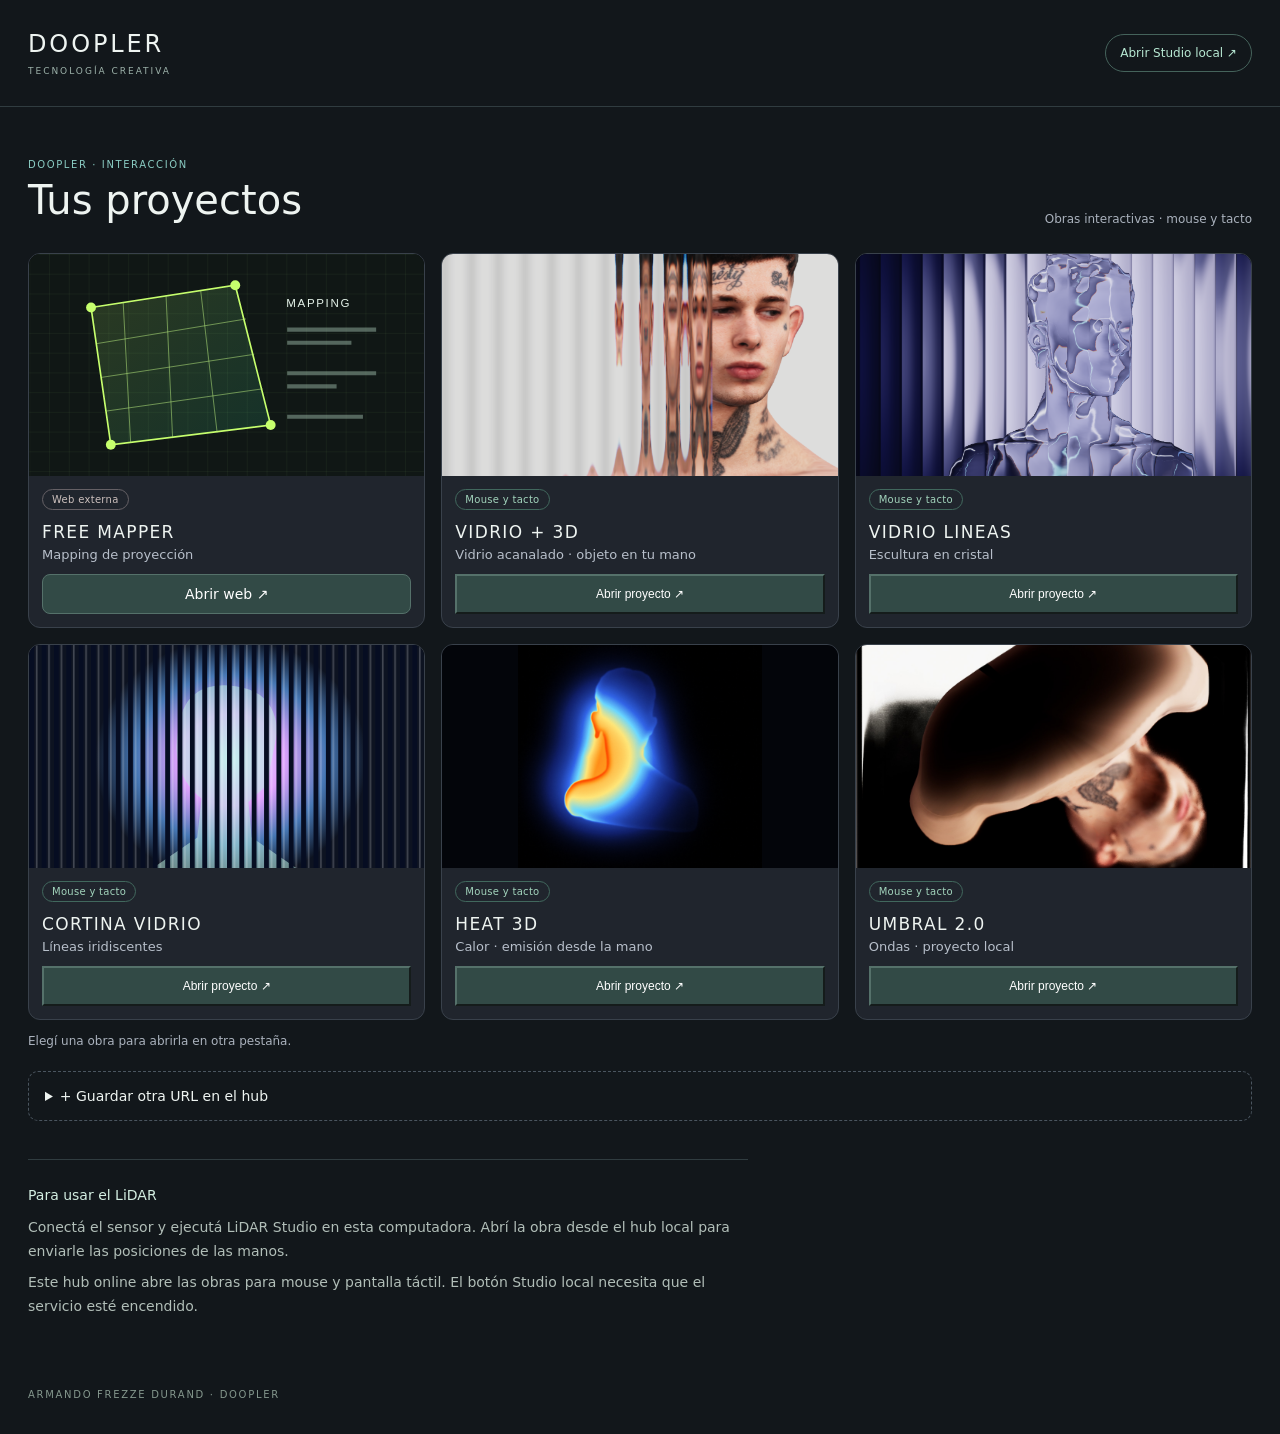
==== index.html @ 7781b35a "Publish DOOPLER interactive project hub" ====
<!doctype html><html lang="es"><head><meta charset="utf-8"><meta name="viewport" content="width=device-width,initial-scale=1"><meta name="theme-color" content="#12171b"><title>DOOPLER · Proyectos interactivos</title><link rel="stylesheet" href="project-hub.css"><link rel="stylesheet" href="online.css"></head><body><header class="online-header"><a class="online-brand" href="./">DOOPLER <span>TECNOLOGÍA CREATIVA</span></a><a class="local-link" href="http://127.0.0.1:8767/" target="lidar-studio" rel="noopener">Abrir Studio local ↗</a></header><main id="projectLauncher"><section id="catalog" aria-label="Proyectos interactivos"></section><aside class="online-help"><strong>Para usar el LiDAR</strong><p>Conectá el sensor y ejecutá LiDAR Studio en esta computadora. Abrí la obra desde el hub local para enviarle las posiciones de las manos.</p><p>Este hub online abre las obras para mouse y pantalla táctil. El botón Studio local necesita que el servicio esté encendido.</p></aside></main><footer class="online-footer">ARMANDO FREZZE DURAND · DOOPLER</footer><script type="module" src="online.mjs"></script></body></html>
---- project-hub.css ----
#projectLauncher{width:min(960px,94vw)!important;padding:28px!important}
.hub-heading{display:flex;align-items:end;justify-content:space-between;gap:16px;margin:22px 0 18px}.hub-heading small{font-size:10px;letter-spacing:.16em;color:#8accc3}.hub-heading h2{font-weight:500;font-size:32px;margin:6px 0}.hub-heading>span,.hub-note{font-size:12px;color:#aab2bd;line-height:1.6}.project-grid{display:grid;grid-template-columns:repeat(2,minmax(0,1fr));gap:16px}.project-card{background:#20252d;border:1px solid #39414b;border-radius:12px;overflow:hidden;transition:border-color .2s}.project-card.selected{border-color:#8ae4d2}.project-card>img{width:100%;aspect-ratio:16/9;object-fit:cover;display:block}.project-card-body{padding:17px}.project-card h3{font-size:20px;font-weight:500;letter-spacing:.08em;margin:12px 0 5px}.project-card p{margin:0 0 12px;color:#b7bfca;font-size:13px}.project-badge{display:inline-block;border:1px solid #656065;border-radius:20px;padding:4px 9px;color:#ccc0bd;font-size:10px;letter-spacing:.03em}.project-badge.ready{border-color:#41685d;color:#a2d4bc}#projectLauncher .project-card button{background:#324a46;border-color:#55716a;width:100%;padding:11px;margin:0}#projectLauncher .project-card button:disabled{background:#292d34;border-color:#424650;color:#999;cursor:default}#projectLauncher .project-card .hub-remove{background:transparent;border:0;color:#aaa;font-size:11px;padding:7px;margin-top:7px}.hub-add{margin:20px 0;padding:16px;border:1px dashed #4a555f;border-radius:10px}.hub-add summary{cursor:pointer}.hub-add input{display:block;box-sizing:border-box;width:100%;padding:10px;margin-top:6px;background:#252b33;border:1px solid #59616a;border-radius:7px;color:inherit}.hub-feedback{color:#a2d4bc}.project-open-heading{margin:24px 0 0;font-weight:500;font-size:20px}@media(min-width:1000px){.project-grid{grid-template-columns:repeat(3,minmax(0,1fr))}.project-card-body{padding:13px}.project-card h3{font-size:17px}#projectLauncher .project-card button{font-size:12px}}@media(max-width:540px){#projectLauncher{padding:18px!important;box-sizing:border-box}.hub-heading{display:block}.hub-heading>span{display:block}.project-grid{grid-template-columns:1fr}.project-card>img{aspect-ratio:2/1}}

.project-card-media{aspect-ratio:16/9;overflow:hidden;background:#03050a}.project-card-media img{display:block;width:100%;height:100%;object-fit:cover}.project-card-media .crop-lines{transform:scale(1.45);transform-origin:62% 42%}.project-card-media .crop-glass{transform:scale(1.65);transform-origin:76% 44%}

#projectLauncher .project-external{display:block;box-sizing:border-box;width:100%;padding:11px;text-align:center;text-decoration:none;border:1px solid #55716a;border-radius:8px;background:#324a46;color:#fff;font:inherit}#projectLauncher .project-external:hover{background:#3f5b55}
---- online.css ----
*{box-sizing:border-box}html{color-scheme:dark}body{margin:0;background:#12171b;color:#eef4f1;font:14px system-ui,-apple-system,sans-serif}.online-header{max-width:1280px;margin:auto;padding:30px 28px;display:flex;align-items:center;justify-content:space-between;gap:24px;border-bottom:1px solid #303c40}.online-brand{font-size:24px;letter-spacing:.12em;color:inherit;text-decoration:none}.online-brand span{display:block;font-size:9px;letter-spacing:.22em;margin-top:8px;color:#9db2aa}.local-link{font-size:12px;color:#b7e8d3;text-decoration:none;border:1px solid #45635b;padding:11px 14px;border-radius:24px}#projectLauncher{width:auto!important;max-width:1280px;margin:0 auto;padding:26px 28px 42px!important;background:transparent}#projectLauncher .hub-heading{margin-bottom:24px}#projectLauncher .hub-heading h2{font-size:40px}#projectLauncher .project-grid{grid-template-columns:repeat(3,minmax(0,1fr))}.project-card-media{height:auto}.project-card button{cursor:pointer}.project-card .hub-remove{color:#b1bbb7!important}.hub-add button{padding:10px 14px;border-radius:8px;border:1px solid #55716a;background:#324a46;color:#fff;cursor:pointer}.online-help{max-width:720px;line-height:1.7;color:#b1beb8;margin-top:38px;padding-top:24px;border-top:1px solid #303c40}.online-help strong{font-weight:500;color:#d3eee1}.online-help p{margin:8px 0}.online-footer{max-width:1280px;margin:auto;padding:20px 28px 34px;color:#84978d;font-size:10px;letter-spacing:.17em}@media(max-width:850px){#projectLauncher .project-grid{grid-template-columns:repeat(2,minmax(0,1fr))}}@media(max-width:540px){.online-header{align-items:start;padding:22px 18px}.online-brand{font-size:19px}.local-link{font-size:11px;padding:9px 11px}#projectLauncher{padding:16px 18px!important}#projectLauncher .project-grid{grid-template-columns:1fr}#projectLauncher .hub-heading h2{font-size:32px}}
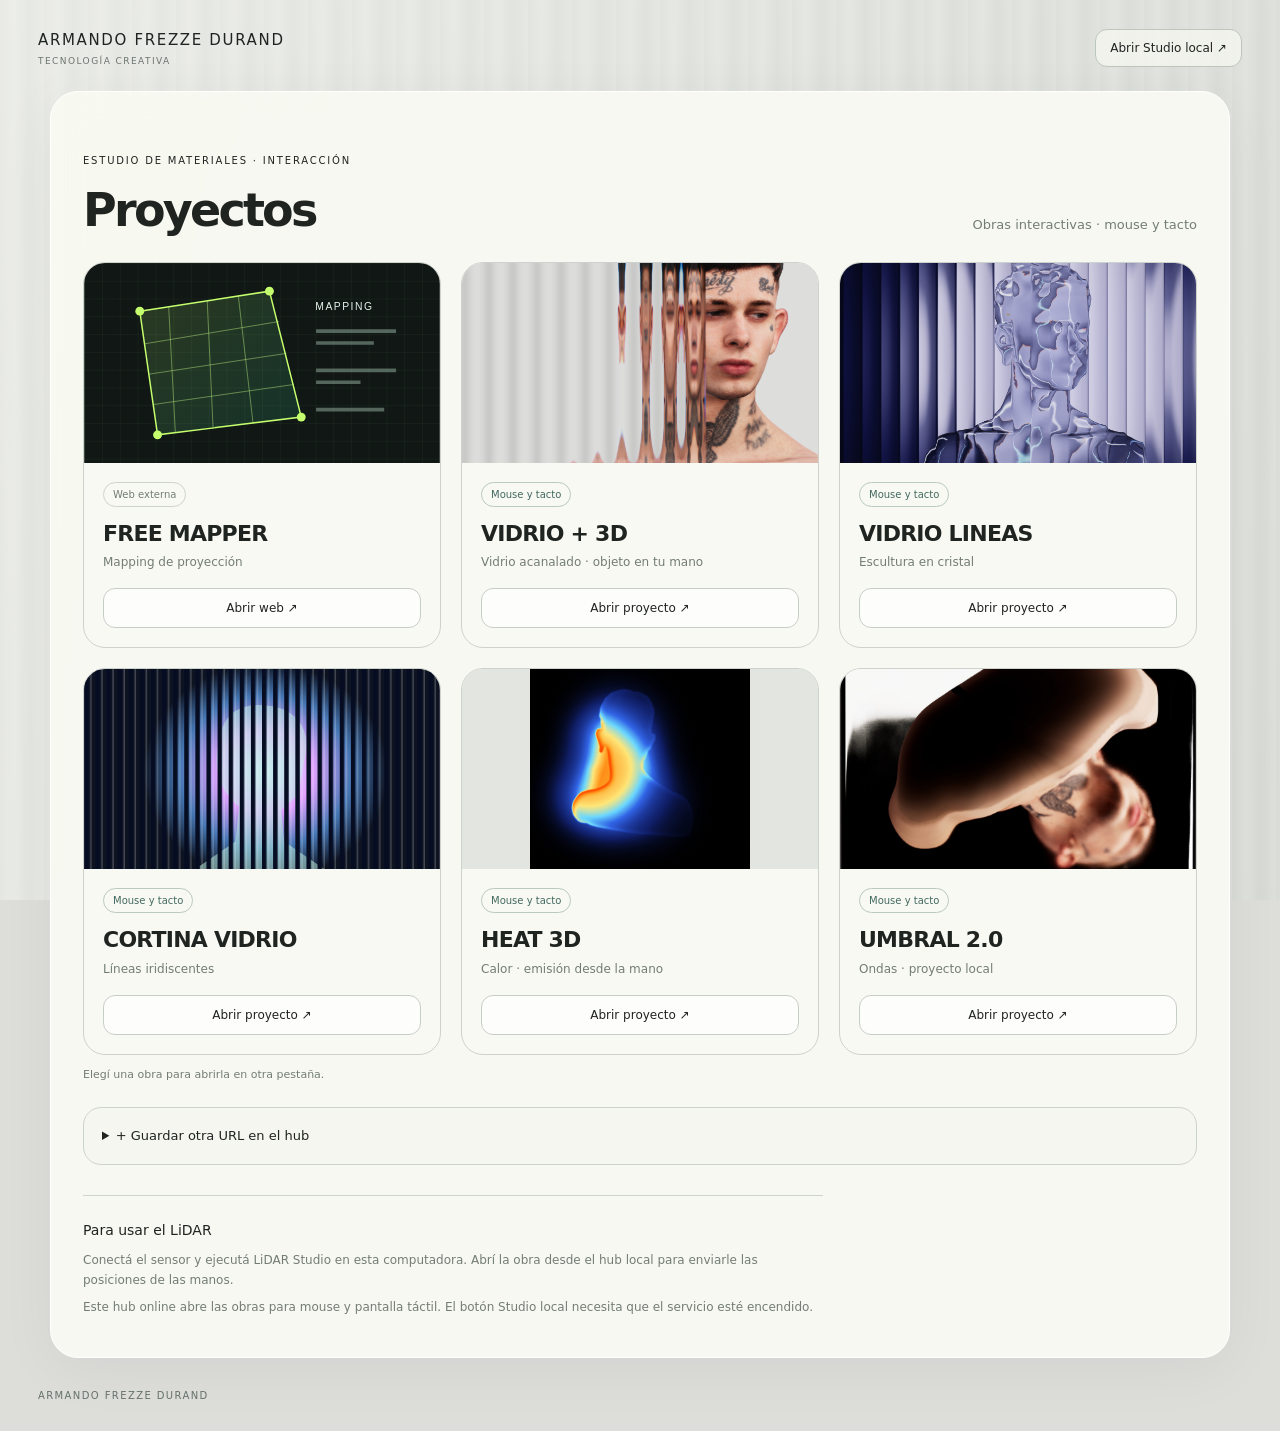
==== commit a3840bd4: "Apply light rounded hub design and artist branding" ====
--- a/index.html
+++ b/index.html
@@ -1 +1 @@
-<!doctype html><html lang="es"><head><meta charset="utf-8"><meta name="viewport" content="width=device-width,initial-scale=1"><meta name="theme-color" content="#12171b"><title>DOOPLER · Proyectos interactivos</title><link rel="stylesheet" href="project-hub.css"><link rel="stylesheet" href="online.css"></head><body><header class="online-header"><a class="online-brand" href="./">DOOPLER <span>TECNOLOGÍA CREATIVA</span></a><a class="local-link" href="http://127.0.0.1:8767/" target="lidar-studio" rel="noopener">Abrir Studio local ↗</a></header><main id="projectLauncher"><section id="catalog" aria-label="Proyectos interactivos"></section><aside class="online-help"><strong>Para usar el LiDAR</strong><p>Conectá el sensor y ejecutá LiDAR Studio en esta computadora. Abrí la obra desde el hub local para enviarle las posiciones de las manos.</p><p>Este hub online abre las obras para mouse y pantalla táctil. El botón Studio local necesita que el servicio esté encendido.</p></aside></main><footer class="online-footer">ARMANDO FREZZE DURAND · DOOPLER</footer><script type="module" src="online.mjs"></script></body></html>
+<!doctype html><html lang="es"><head><meta charset="utf-8"><meta name="viewport" content="width=device-width,initial-scale=1"><meta name="theme-color" content="#ddddda"><title>ARMANDO FREZZE DURAND · Proyectos interactivos</title><link rel="stylesheet" href="project-hub.css?v=2"><link rel="stylesheet" href="online.css?v=2"></head><body><header class="online-header"><a class="online-brand" href="./">ARMANDO FREZZE DURAND <span>TECNOLOGÍA CREATIVA</span></a><a class="local-link" href="http://127.0.0.1:8767/" target="lidar-studio" rel="noopener">Abrir Studio local ↗</a></header><main id="projectLauncher"><section id="catalog" aria-label="Proyectos interactivos"></section><aside class="online-help"><strong>Para usar el LiDAR</strong><p>Conectá el sensor y ejecutá LiDAR Studio en esta computadora. Abrí la obra desde el hub local para enviarle las posiciones de las manos.</p><p>Este hub online abre las obras para mouse y pantalla táctil. El botón Studio local necesita que el servicio esté encendido.</p></aside></main><footer class="online-footer">ARMANDO FREZZE DURAND</footer><script type="module" src="online.mjs?v=2"></script></body></html>
--- a/project-hub.css
+++ b/project-hub.css
@@ -1,6 +1,8 @@
-#projectLauncher{width:min(960px,94vw)!important;padding:28px!important}
-.hub-heading{display:flex;align-items:end;justify-content:space-between;gap:16px;margin:22px 0 18px}.hub-heading small{font-size:10px;letter-spacing:.16em;color:#8accc3}.hub-heading h2{font-weight:500;font-size:32px;margin:6px 0}.hub-heading>span,.hub-note{font-size:12px;color:#aab2bd;line-height:1.6}.project-grid{display:grid;grid-template-columns:repeat(2,minmax(0,1fr));gap:16px}.project-card{background:#20252d;border:1px solid #39414b;border-radius:12px;overflow:hidden;transition:border-color .2s}.project-card.selected{border-color:#8ae4d2}.project-card>img{width:100%;aspect-ratio:16/9;object-fit:cover;display:block}.project-card-body{padding:17px}.project-card h3{font-size:20px;font-weight:500;letter-spacing:.08em;margin:12px 0 5px}.project-card p{margin:0 0 12px;color:#b7bfca;font-size:13px}.project-badge{display:inline-block;border:1px solid #656065;border-radius:20px;padding:4px 9px;color:#ccc0bd;font-size:10px;letter-spacing:.03em}.project-badge.ready{border-color:#41685d;color:#a2d4bc}#projectLauncher .project-card button{background:#324a46;border-color:#55716a;width:100%;padding:11px;margin:0}#projectLauncher .project-card button:disabled{background:#292d34;border-color:#424650;color:#999;cursor:default}#projectLauncher .project-card .hub-remove{background:transparent;border:0;color:#aaa;font-size:11px;padding:7px;margin-top:7px}.hub-add{margin:20px 0;padding:16px;border:1px dashed #4a555f;border-radius:10px}.hub-add summary{cursor:pointer}.hub-add input{display:block;box-sizing:border-box;width:100%;padding:10px;margin-top:6px;background:#252b33;border:1px solid #59616a;border-radius:7px;color:inherit}.hub-feedback{color:#a2d4bc}.project-open-heading{margin:24px 0 0;font-weight:500;font-size:20px}@media(min-width:1000px){.project-grid{grid-template-columns:repeat(3,minmax(0,1fr))}.project-card-body{padding:13px}.project-card h3{font-size:17px}#projectLauncher .project-card button{font-size:12px}}@media(max-width:540px){#projectLauncher{padding:18px!important;box-sizing:border-box}.hub-heading{display:block}.hub-heading>span{display:block}.project-grid{grid-template-columns:1fr}.project-card>img{aspect-ratio:2/1}}
-
-.project-card-media{aspect-ratio:16/9;overflow:hidden;background:#03050a}.project-card-media img{display:block;width:100%;height:100%;object-fit:cover}.project-card-media .crop-lines{transform:scale(1.45);transform-origin:62% 42%}.project-card-media .crop-glass{transform:scale(1.65);transform-origin:76% 44%}
-
-#projectLauncher .project-external{display:block;box-sizing:border-box;width:100%;padding:11px;text-align:center;text-decoration:none;border:1px solid #55716a;border-radius:8px;background:#324a46;color:#fff;font:inherit}#projectLauncher .project-external:hover{background:#3f5b55}
+#projectLauncher{--hub-ink:#202421;--hub-muted:#737d76;--hub-accent:#426961;box-sizing:border-box;width:min(1180px,94vw)!important;padding:32px!important;background:#f8f9f2f5!important;color:var(--hub-ink)!important;border:1px solid #fff!important;border-radius:28px!important;font:14px/1.5 system-ui,-apple-system,sans-serif;box-shadow:0 12px 60px #0000000c}
+dialog#projectLauncher{max-height:88vh;overflow:auto}#projectLauncher::backdrop{background:linear-gradient(#eeeeedd9,#dedfddd9)}#projectLauncher header{color:var(--hub-ink)}#projectLauncher header strong{font-size:12px;font-weight:500;letter-spacing:.12em}
+#projectLauncher .hub-heading{display:flex;align-items:end;justify-content:space-between;gap:24px;margin:25px 0 26px}#projectLauncher .hub-heading small{font-size:10px;font-weight:500;letter-spacing:.18em;color:var(--hub-ink)}#projectLauncher .hub-heading h2{font-size:46px;font-weight:650;letter-spacing:-.06em;line-height:1.1;margin:15px 0 0;color:var(--hub-ink)}#projectLauncher .hub-heading>span{max-width:235px;font-size:13px;color:var(--hub-muted);line-height:1.6}
+#projectLauncher .project-grid{display:grid;grid-template-columns:repeat(3,minmax(0,1fr));gap:20px}.project-card{min-width:0;background:#f8f9f2;border:1px solid #cdd2cc;border-radius:22px;overflow:hidden;transition:border-color .2s,transform .2s}.project-card:hover{border-color:#849c91;transform:translateY(-2px)}.project-card.selected{border-color:#426961;box-shadow:0 0 0 1px #426961}.project-card-media{aspect-ratio:16/9;overflow:hidden;background:#e3e5e0}.project-card-media img{display:block;width:100%;height:100%;object-fit:cover}.project-card-media .crop-lines{transform:scale(1.45);transform-origin:62% 42%}.project-card-media .crop-glass{transform:scale(1.65);transform-origin:76% 44%}.project-card-body{padding:19px}#projectLauncher .project-card h3{color:var(--hub-ink);font-size:22px;line-height:1.15;font-weight:650;letter-spacing:-.035em;margin:14px 0 7px}#projectLauncher .project-card p{margin:0 0 17px;color:var(--hub-muted);font-size:12px}.project-badge{display:inline-block;border:1px solid #ccd4cd;border-radius:20px;padding:4px 9px;color:#737d76;font-size:10px}.project-badge.ready{border-color:#bacac0;color:#426961}
+#projectLauncher button,#projectLauncher .project-external{box-sizing:border-box;padding:10px 13px;background:#ffffffb3!important;color:var(--hub-ink)!important;border:1px solid #c7cec8!important;border-radius:12px!important;font:inherit;cursor:pointer;text-decoration:none}#projectLauncher button:hover,#projectLauncher .project-external:hover{background:#e8ede6!important;border-color:#9caea2!important}#projectLauncher .project-card button,#projectLauncher .project-external{display:block;width:100%;margin:0;text-align:center;font-size:12px}#projectLauncher button:disabled{opacity:.5;cursor:default}#projectLauncher .project-card .hub-remove{background:transparent!important;border:0!important;color:var(--hub-muted)!important;font-size:11px;padding:6px;margin-top:7px}
+#projectLauncher input[type=url],#projectLauncher input[type=number],#projectLauncher input[type=text],#projectLauncher select,#projectLauncher .hub-add input{display:block;box-sizing:border-box;width:100%;padding:11px 12px;margin-top:7px;background:#ffffffbf!important;border:1px solid #c7cec8!important;border-radius:12px!important;color:var(--hub-ink)!important;font:inherit}#projectLauncher input[type=checkbox]{accent-color:#426961}#projectLauncher label{display:block;margin:15px 0 8px;color:var(--hub-ink)}#projectLauncher a{color:#426961}#projectLauncher hr{border:0;border-top:1px solid #d4d9d2;margin:24px 0}.hub-note,#projectLauncher .hint{font-size:11px!important;color:#737d76!important;line-height:1.6}.hub-add{margin:24px 0;padding:18px;border:1px solid #ccd3ca;border-radius:18px;background:#f4f6ef}.hub-add summary{cursor:pointer;font-size:13px}.hub-add button{margin-top:12px}.hub-feedback{color:#426961}.project-open-heading{margin:26px 0 0;font-weight:600;font-size:23px;letter-spacing:-.025em}#projectConnection{color:#426961!important}
+#projectLauncher :focus-visible{outline:2px solid #426961;outline-offset:3px}
+@media(max-width:850px){#projectLauncher .project-grid{grid-template-columns:repeat(2,minmax(0,1fr))}}@media(max-width:540px){#projectLauncher{padding:22px 18px!important;border-radius:24px!important}#projectLauncher .hub-heading{display:block;margin:18px 0 22px}#projectLauncher .hub-heading h2{font-size:38px}#projectLauncher .hub-heading>span{display:block;margin-top:15px;max-width:none}#projectLauncher .project-grid{grid-template-columns:1fr}.project-card{border-radius:20px}}
--- a/online.css
+++ b/online.css
@@ -1 +1 @@
-*{box-sizing:border-box}html{color-scheme:dark}body{margin:0;background:#12171b;color:#eef4f1;font:14px system-ui,-apple-system,sans-serif}.online-header{max-width:1280px;margin:auto;padding:30px 28px;display:flex;align-items:center;justify-content:space-between;gap:24px;border-bottom:1px solid #303c40}.online-brand{font-size:24px;letter-spacing:.12em;color:inherit;text-decoration:none}.online-brand span{display:block;font-size:9px;letter-spacing:.22em;margin-top:8px;color:#9db2aa}.local-link{font-size:12px;color:#b7e8d3;text-decoration:none;border:1px solid #45635b;padding:11px 14px;border-radius:24px}#projectLauncher{width:auto!important;max-width:1280px;margin:0 auto;padding:26px 28px 42px!important;background:transparent}#projectLauncher .hub-heading{margin-bottom:24px}#projectLauncher .hub-heading h2{font-size:40px}#projectLauncher .project-grid{grid-template-columns:repeat(3,minmax(0,1fr))}.project-card-media{height:auto}.project-card button{cursor:pointer}.project-card .hub-remove{color:#b1bbb7!important}.hub-add button{padding:10px 14px;border-radius:8px;border:1px solid #55716a;background:#324a46;color:#fff;cursor:pointer}.online-help{max-width:720px;line-height:1.7;color:#b1beb8;margin-top:38px;padding-top:24px;border-top:1px solid #303c40}.online-help strong{font-weight:500;color:#d3eee1}.online-help p{margin:8px 0}.online-footer{max-width:1280px;margin:auto;padding:20px 28px 34px;color:#84978d;font-size:10px;letter-spacing:.17em}@media(max-width:850px){#projectLauncher .project-grid{grid-template-columns:repeat(2,minmax(0,1fr))}}@media(max-width:540px){.online-header{align-items:start;padding:22px 18px}.online-brand{font-size:19px}.local-link{font-size:11px;padding:9px 11px}#projectLauncher{padding:16px 18px!important}#projectLauncher .project-grid{grid-template-columns:1fr}#projectLauncher .hub-heading h2{font-size:32px}}
+*{box-sizing:border-box}html{color-scheme:light}body{margin:0;background-color:#ddddda;background-image:linear-gradient(110deg,#f0f1edb3,#dadcd888),repeating-linear-gradient(90deg,#d6d8d4 0,#e4e6e1 14px,#d1d4cf 29px,#e0e2dd 44px);background-attachment:fixed;color:#202421;font:14px system-ui,-apple-system,sans-serif}.online-header{max-width:1260px;margin:auto;padding:29px 28px 24px;display:flex;flex-wrap:wrap;align-items:center;justify-content:space-between;gap:18px}.online-brand{font-size:15px;font-weight:500;letter-spacing:.11em;color:inherit;text-decoration:none}.online-brand span{display:block;font-size:9px;letter-spacing:.16em;margin-top:7px;color:#6b746e}.local-link{font-size:12px;color:#202421;text-decoration:none;border:1px solid #bdc6bd;background:#f8f9f2b3;padding:11px 14px;border-radius:12px}.local-link:hover{background:#f8f9f2}#projectLauncher{max-width:1204px;margin:0 auto 20px;backdrop-filter:blur(16px)}.online-help{max-width:740px;line-height:1.7;color:#737d76;margin-top:30px;padding-top:23px;border-top:1px solid #cdd5ca}.online-help strong{font-weight:500;font-size:14px;color:#202421}.online-help p{margin:7px 0;font-size:12px}.online-footer{max-width:1260px;margin:auto;padding:12px 28px 30px;color:#66736a;font-size:10px;letter-spacing:.14em}@media(max-width:540px){.online-header{padding:23px 20px}.online-brand{font-size:13px;letter-spacing:.08em}.online-brand span{font-size:8px}.local-link{padding:9px 11px;font-size:11px}.online-footer{padding:14px 20px 28px}}
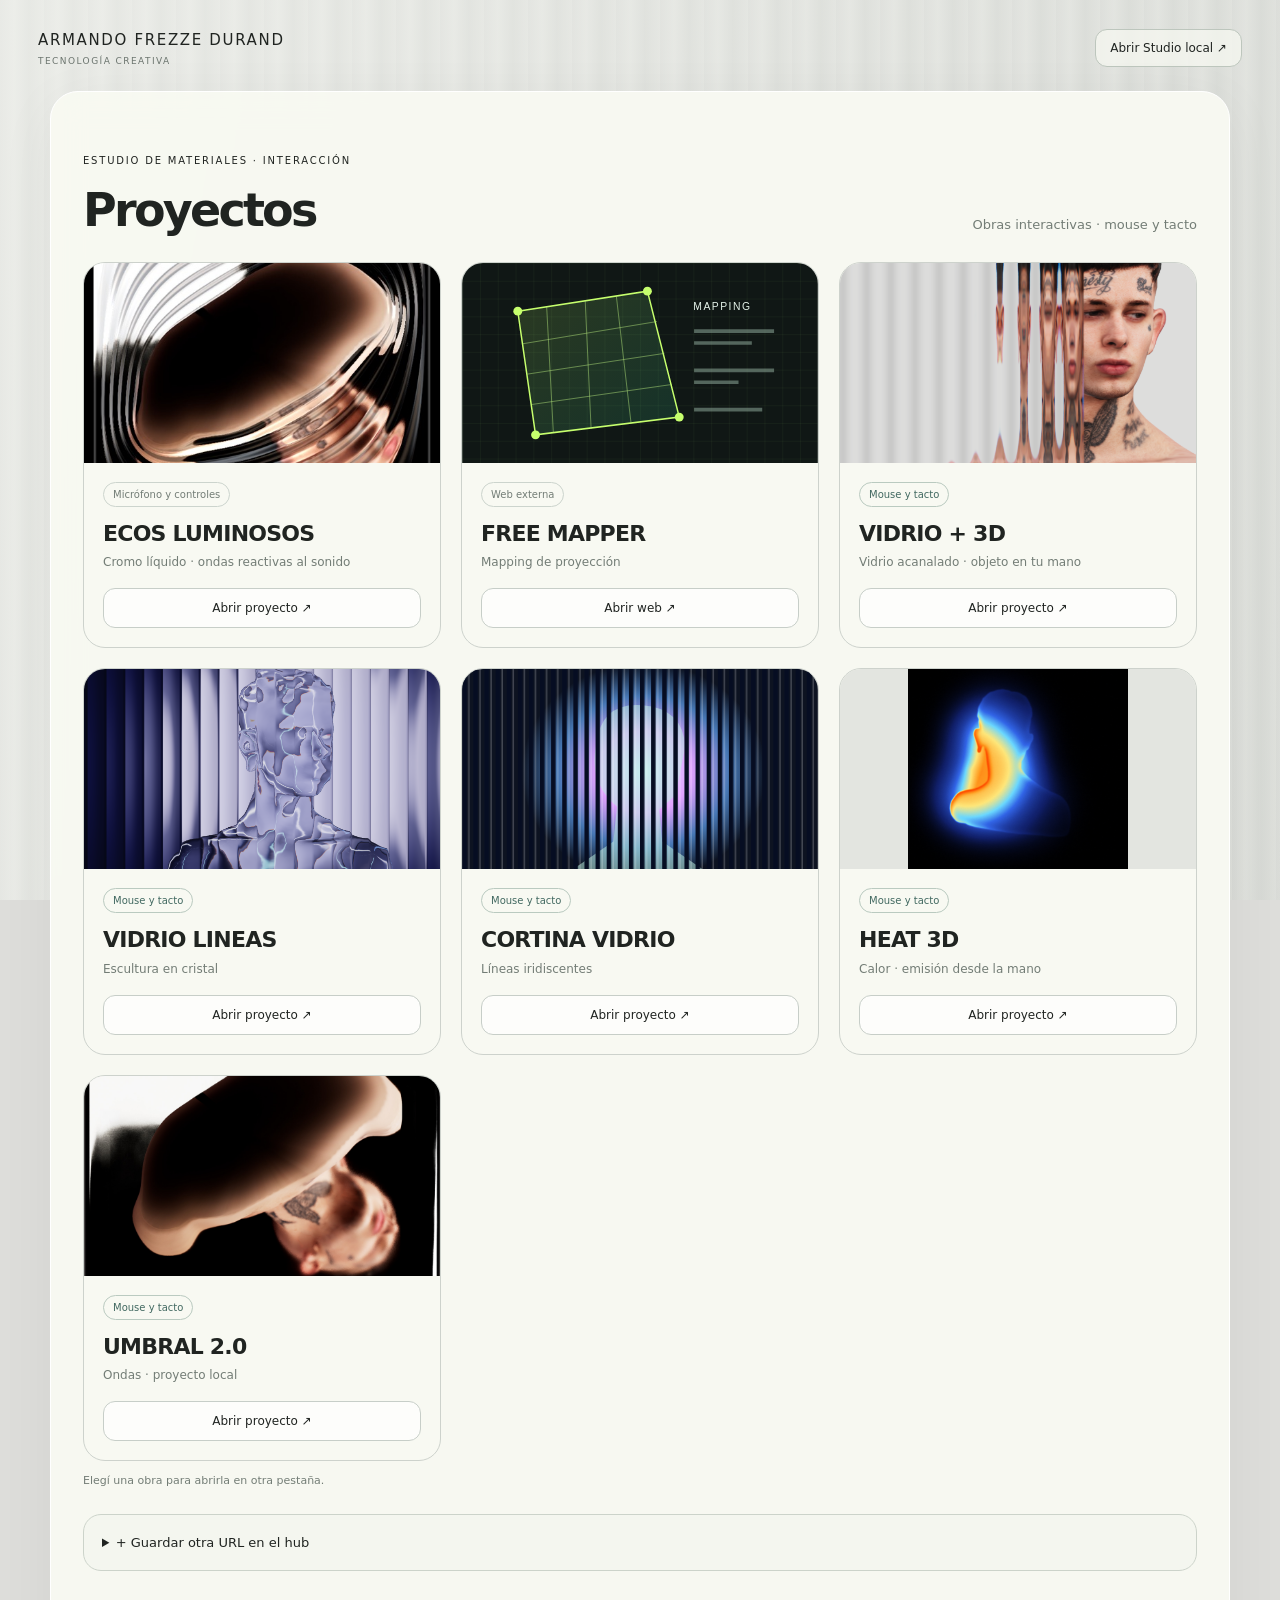
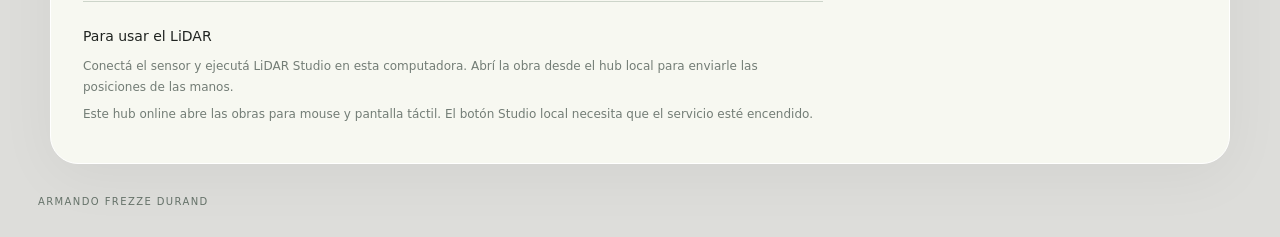
==== commit 53d694b2: "Feature Ecos luminosos in the public LiDAR Hub" ====
--- a/index.html
+++ b/index.html
@@ -1 +1 @@
-<!doctype html><html lang="es"><head><meta charset="utf-8"><meta name="viewport" content="width=device-width,initial-scale=1"><meta name="theme-color" content="#ddddda"><title>ARMANDO FREZZE DURAND · Proyectos interactivos</title><link rel="stylesheet" href="project-hub.css?v=2"><link rel="stylesheet" href="online.css?v=2"></head><body><header class="online-header"><a class="online-brand" href="./">ARMANDO FREZZE DURAND <span>TECNOLOGÍA CREATIVA</span></a><a class="local-link" href="http://127.0.0.1:8767/" target="lidar-studio" rel="noopener">Abrir Studio local ↗</a></header><main id="projectLauncher"><section id="catalog" aria-label="Proyectos interactivos"></section><aside class="online-help"><strong>Para usar el LiDAR</strong><p>Conectá el sensor y ejecutá LiDAR Studio en esta computadora. Abrí la obra desde el hub local para enviarle las posiciones de las manos.</p><p>Este hub online abre las obras para mouse y pantalla táctil. El botón Studio local necesita que el servicio esté encendido.</p></aside></main><footer class="online-footer">ARMANDO FREZZE DURAND</footer><script type="module" src="online.mjs?v=2"></script></body></html>
+<!doctype html><html lang="es"><head><meta charset="utf-8"><meta name="viewport" content="width=device-width,initial-scale=1"><meta name="theme-color" content="#ddddda"><title>ARMANDO FREZZE DURAND · Proyectos interactivos</title><link rel="stylesheet" href="project-hub.css?v=2"><link rel="stylesheet" href="online.css?v=2"></head><body><header class="online-header"><a class="online-brand" href="./">ARMANDO FREZZE DURAND <span>TECNOLOGÍA CREATIVA</span></a><a class="local-link" href="http://127.0.0.1:8767/" target="lidar-studio" rel="noopener">Abrir Studio local ↗</a></header><main id="projectLauncher"><section id="catalog" aria-label="Proyectos interactivos"></section><aside class="online-help"><strong>Para usar el LiDAR</strong><p>Conectá el sensor y ejecutá LiDAR Studio en esta computadora. Abrí la obra desde el hub local para enviarle las posiciones de las manos.</p><p>Este hub online abre las obras para mouse y pantalla táctil. El botón Studio local necesita que el servicio esté encendido.</p></aside></main><footer class="online-footer">ARMANDO FREZZE DURAND</footer><script type="module" src="online.mjs?v=3"></script></body></html>
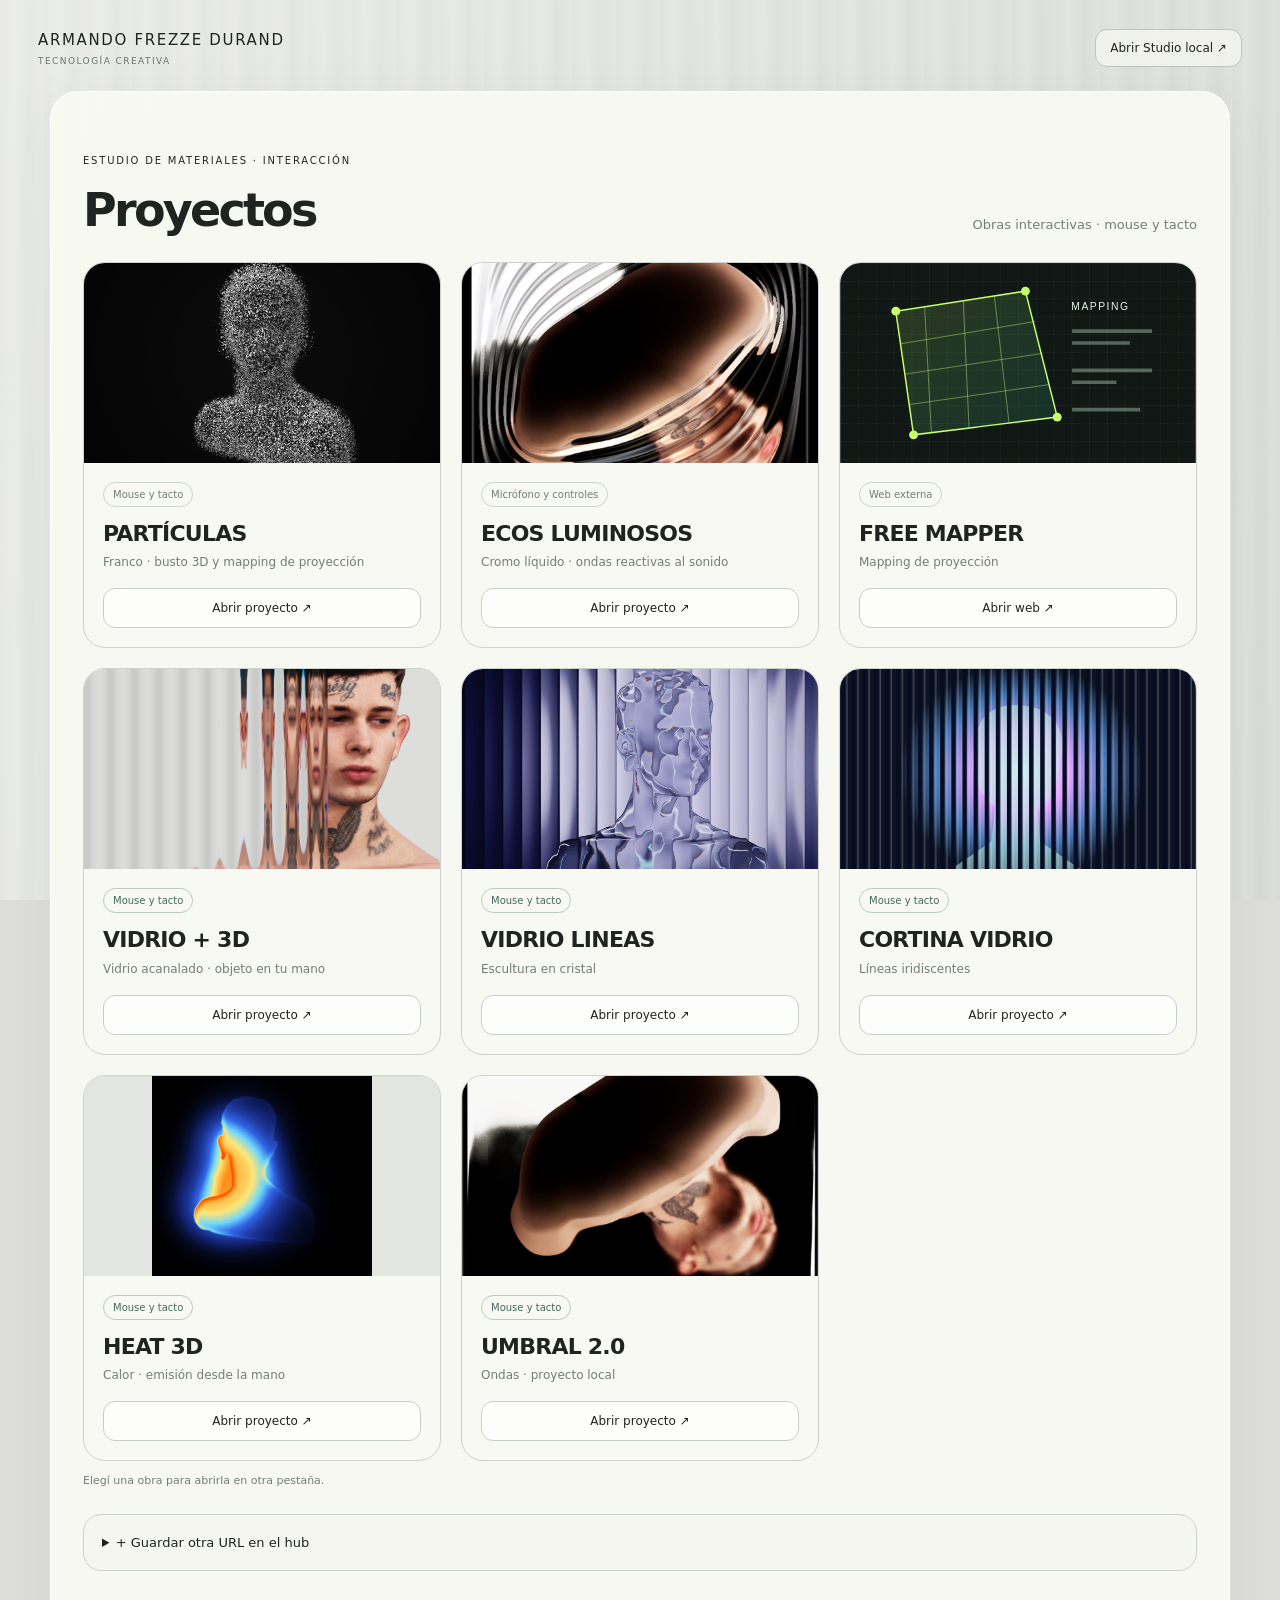
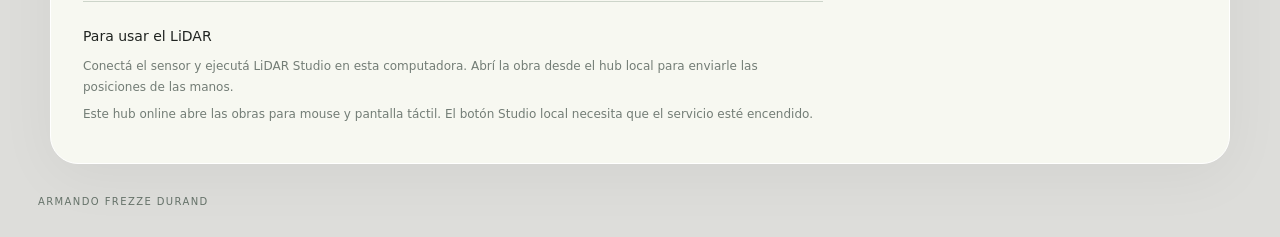
==== commit 2ee5bd58: "Add Franco Partículas to the online hub" ====
--- a/index.html
+++ b/index.html
@@ -1 +1 @@
-<!doctype html><html lang="es"><head><meta charset="utf-8"><meta name="viewport" content="width=device-width,initial-scale=1"><meta name="theme-color" content="#ddddda"><title>ARMANDO FREZZE DURAND · Proyectos interactivos</title><link rel="stylesheet" href="project-hub.css?v=2"><link rel="stylesheet" href="online.css?v=2"></head><body><header class="online-header"><a class="online-brand" href="./">ARMANDO FREZZE DURAND <span>TECNOLOGÍA CREATIVA</span></a><a class="local-link" href="http://127.0.0.1:8767/" target="lidar-studio" rel="noopener">Abrir Studio local ↗</a></header><main id="projectLauncher"><section id="catalog" aria-label="Proyectos interactivos"></section><aside class="online-help"><strong>Para usar el LiDAR</strong><p>Conectá el sensor y ejecutá LiDAR Studio en esta computadora. Abrí la obra desde el hub local para enviarle las posiciones de las manos.</p><p>Este hub online abre las obras para mouse y pantalla táctil. El botón Studio local necesita que el servicio esté encendido.</p></aside></main><footer class="online-footer">ARMANDO FREZZE DURAND</footer><script type="module" src="online.mjs?v=3"></script></body></html>
+<!doctype html><html lang="es"><head><meta charset="utf-8"><meta name="viewport" content="width=device-width,initial-scale=1"><meta name="theme-color" content="#ddddda"><title>ARMANDO FREZZE DURAND · Proyectos interactivos</title><link rel="stylesheet" href="project-hub.css?v=2"><link rel="stylesheet" href="online.css?v=2"></head><body><header class="online-header"><a class="online-brand" href="./">ARMANDO FREZZE DURAND <span>TECNOLOGÍA CREATIVA</span></a><a class="local-link" href="http://127.0.0.1:8767/" target="lidar-studio" rel="noopener">Abrir Studio local ↗</a></header><main id="projectLauncher"><section id="catalog" aria-label="Proyectos interactivos"></section><aside class="online-help"><strong>Para usar el LiDAR</strong><p>Conectá el sensor y ejecutá LiDAR Studio en esta computadora. Abrí la obra desde el hub local para enviarle las posiciones de las manos.</p><p>Este hub online abre las obras para mouse y pantalla táctil. El botón Studio local necesita que el servicio esté encendido.</p></aside></main><footer class="online-footer">ARMANDO FREZZE DURAND</footer><script type="module" src="online.mjs?v=4"></script></body></html>
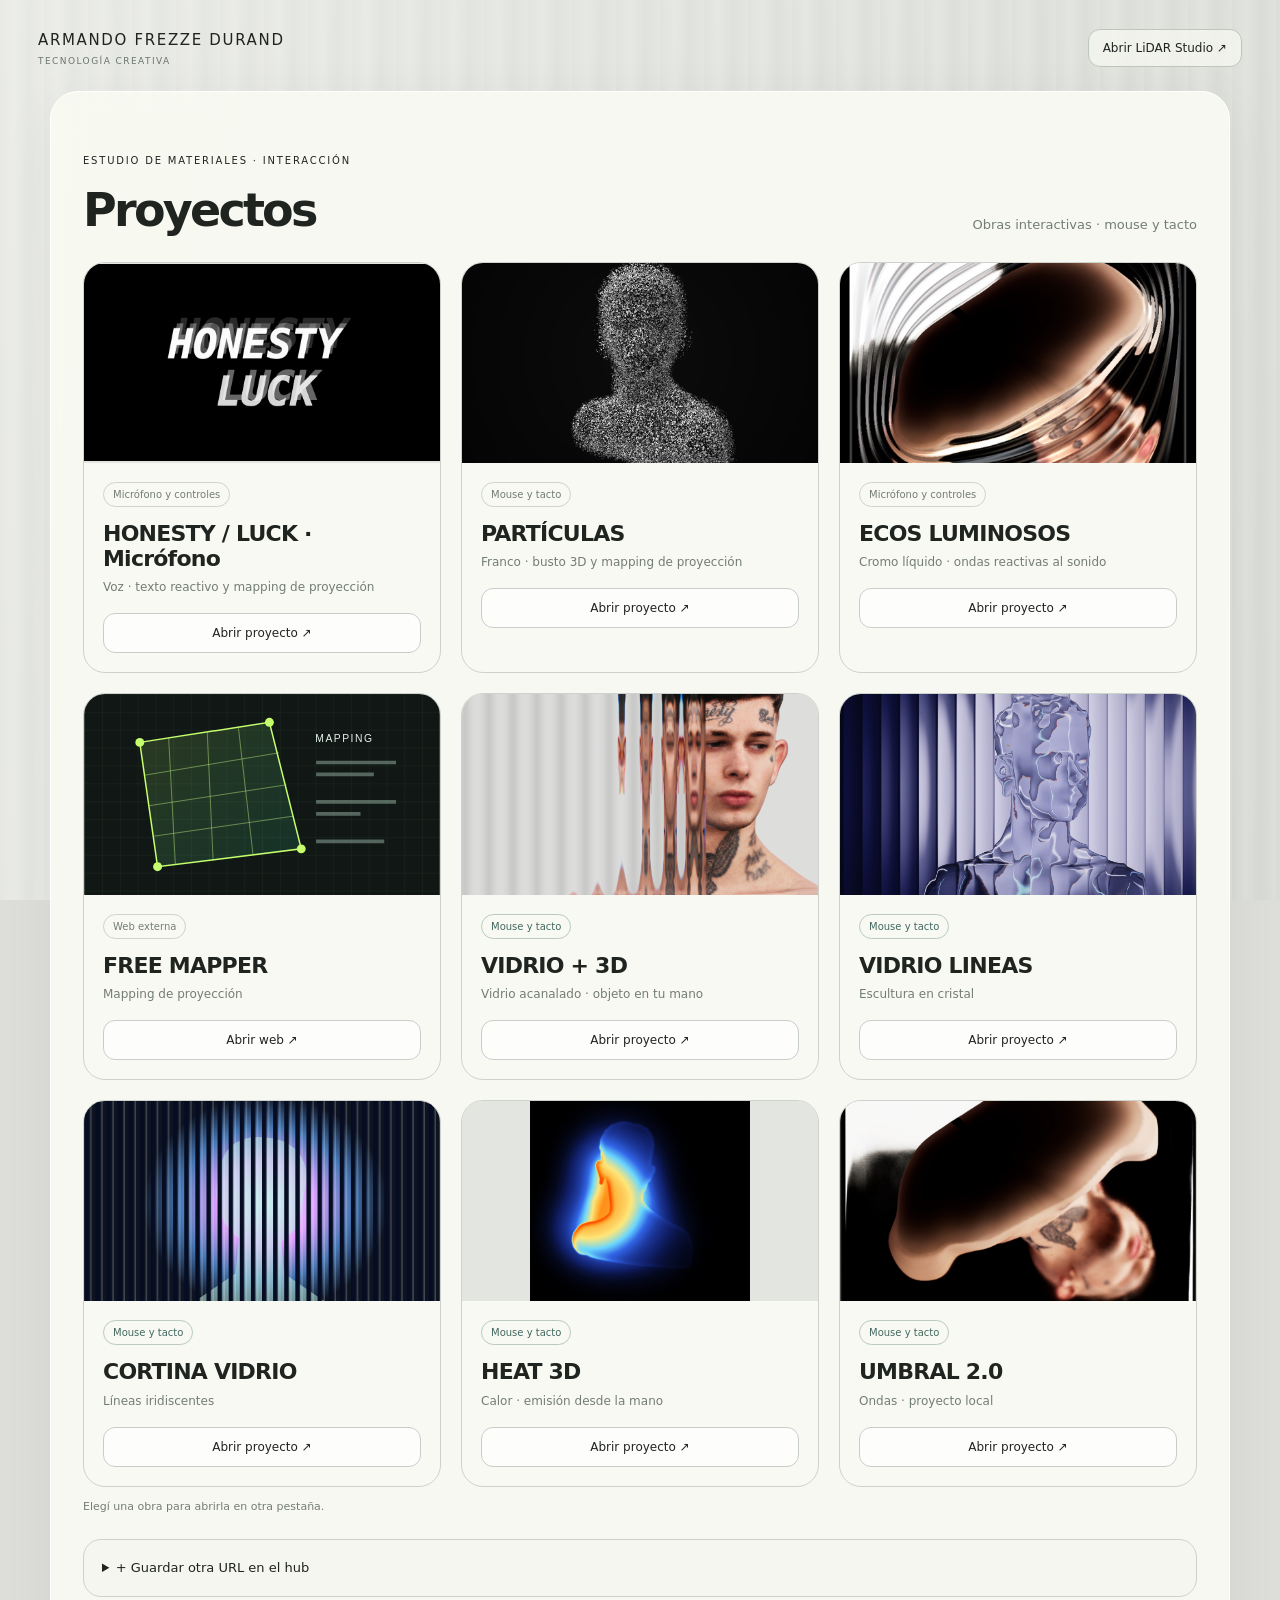
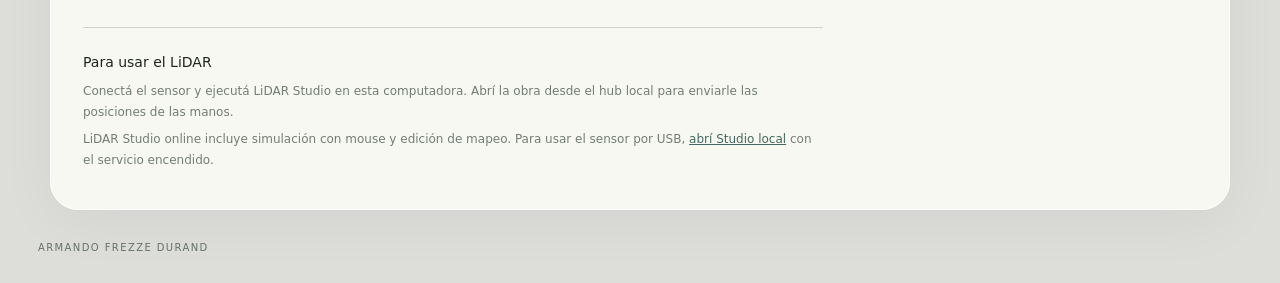
==== commit 75f374ba: "Publish Honesty Luck and LiDAR Studio simulation" ====
--- a/index.html
+++ b/index.html
@@ -1 +1 @@
-<!doctype html><html lang="es"><head><meta charset="utf-8"><meta name="viewport" content="width=device-width,initial-scale=1"><meta name="theme-color" content="#ddddda"><title>ARMANDO FREZZE DURAND · Proyectos interactivos</title><link rel="stylesheet" href="project-hub.css?v=2"><link rel="stylesheet" href="online.css?v=2"></head><body><header class="online-header"><a class="online-brand" href="./">ARMANDO FREZZE DURAND <span>TECNOLOGÍA CREATIVA</span></a><a class="local-link" href="http://127.0.0.1:8767/" target="lidar-studio" rel="noopener">Abrir Studio local ↗</a></header><main id="projectLauncher"><section id="catalog" aria-label="Proyectos interactivos"></section><aside class="online-help"><strong>Para usar el LiDAR</strong><p>Conectá el sensor y ejecutá LiDAR Studio en esta computadora. Abrí la obra desde el hub local para enviarle las posiciones de las manos.</p><p>Este hub online abre las obras para mouse y pantalla táctil. El botón Studio local necesita que el servicio esté encendido.</p></aside></main><footer class="online-footer">ARMANDO FREZZE DURAND</footer><script type="module" src="online.mjs?v=4"></script></body></html>
+<!doctype html><html lang="es"><head><meta charset="utf-8"><meta name="viewport" content="width=device-width,initial-scale=1"><meta name="theme-color" content="#ddddda"><title>ARMANDO FREZZE DURAND · Proyectos interactivos</title><link rel="stylesheet" href="project-hub.css?v=2"><link rel="stylesheet" href="online.css?v=2"></head><body><header class="online-header"><a class="online-brand" href="./">ARMANDO FREZZE DURAND <span>TECNOLOGÍA CREATIVA</span></a><a class="local-link" href="studio/">Abrir LiDAR Studio ↗</a></header><main id="projectLauncher"><section id="catalog" aria-label="Proyectos interactivos"></section><aside class="online-help"><strong>Para usar el LiDAR</strong><p>Conectá el sensor y ejecutá LiDAR Studio en esta computadora. Abrí la obra desde el hub local para enviarle las posiciones de las manos.</p><p>LiDAR Studio online incluye simulación con mouse y edición de mapeo. Para usar el sensor por USB, <a href="http://127.0.0.1:8767/">abrí Studio local</a> con el servicio encendido.</p></aside></main><footer class="online-footer">ARMANDO FREZZE DURAND</footer><script type="module" src="online.mjs?v=5"></script></body></html>
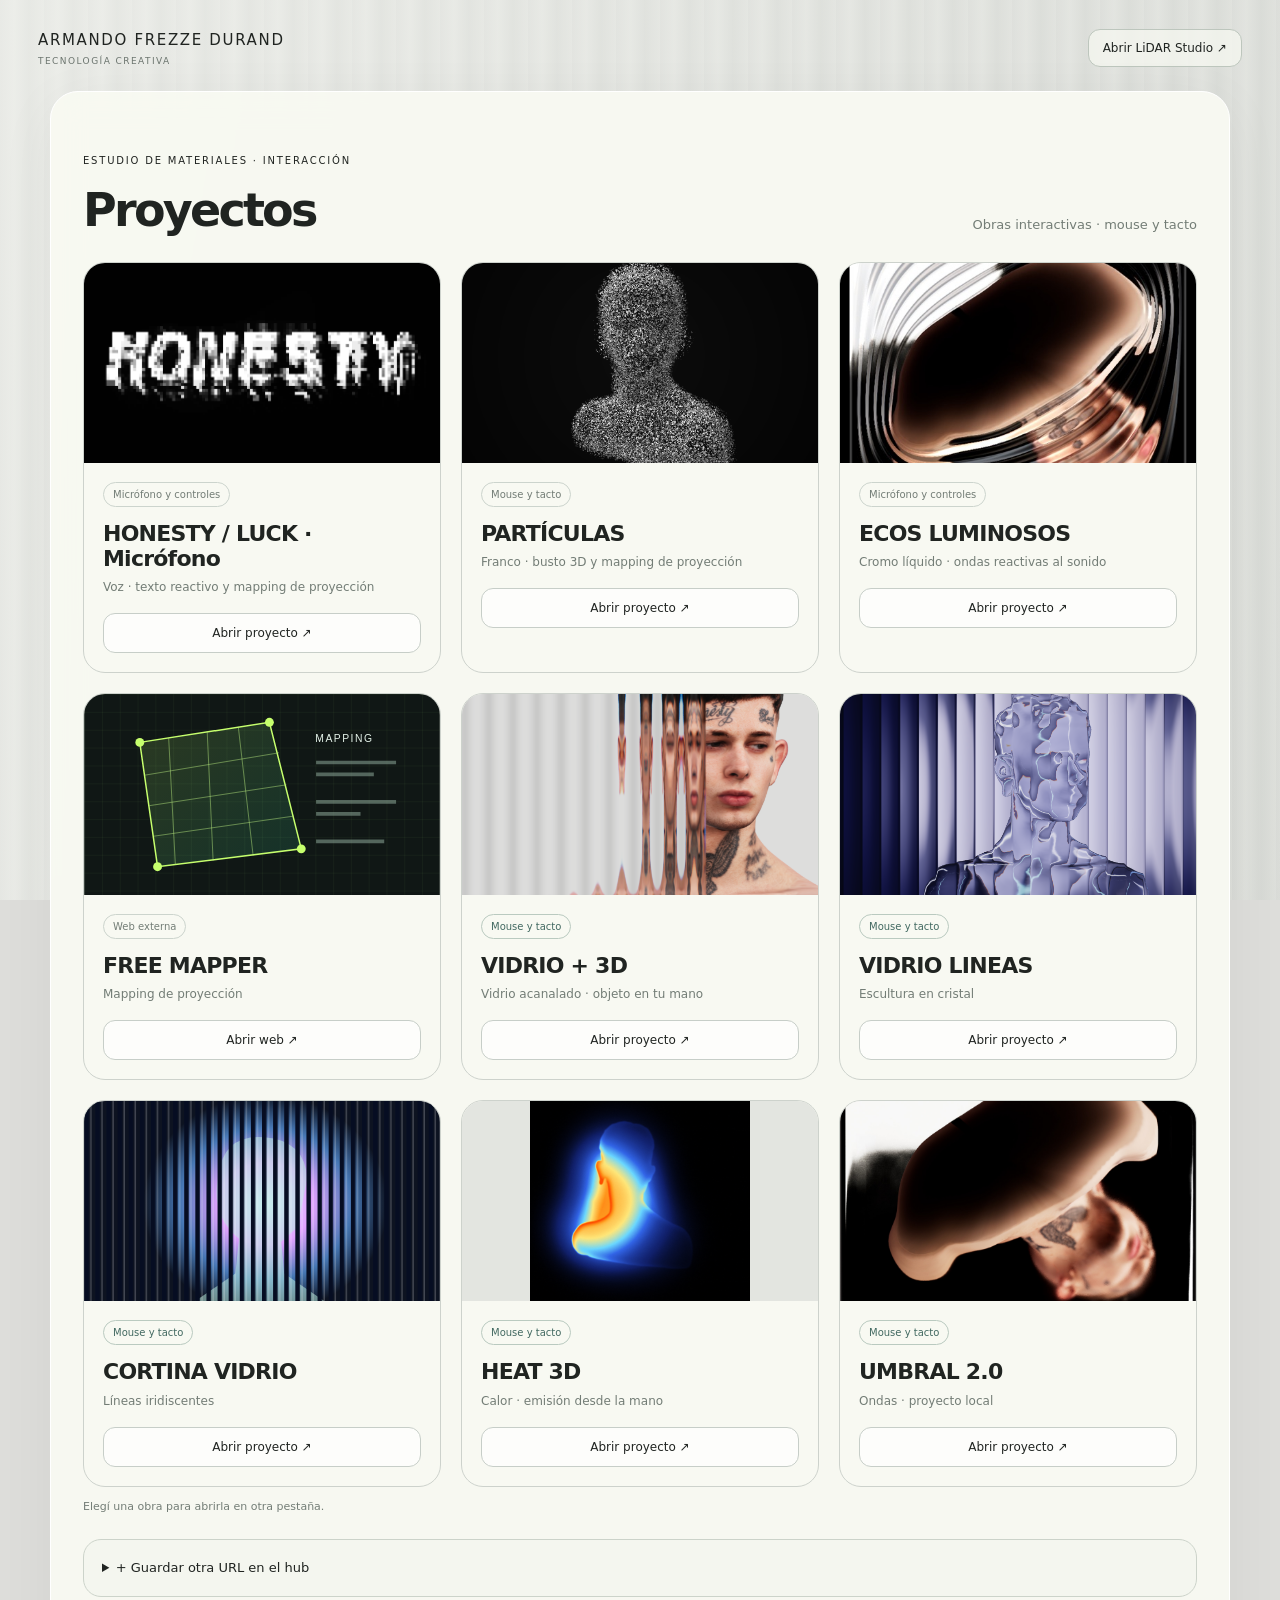
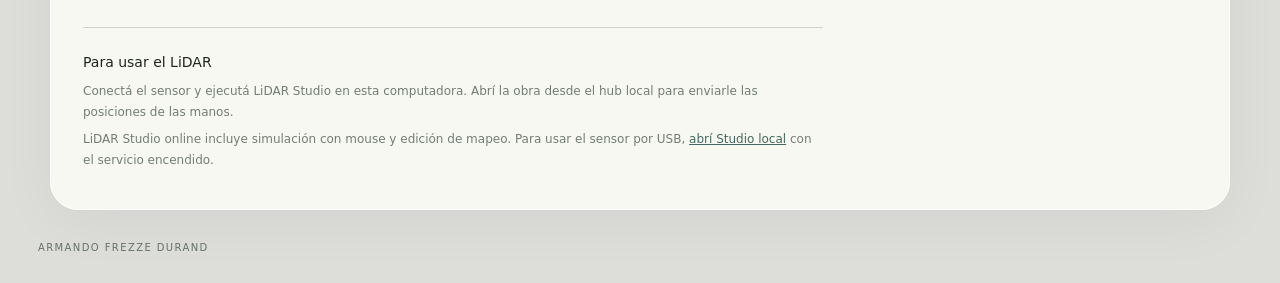
==== commit e1b85991: "Use the Honesty typographic artwork as the hub thumbnail" ====
--- a/index.html
+++ b/index.html
@@ -1 +1 @@
-<!doctype html><html lang="es"><head><meta charset="utf-8"><meta name="viewport" content="width=device-width,initial-scale=1"><meta name="theme-color" content="#ddddda"><title>ARMANDO FREZZE DURAND · Proyectos interactivos</title><link rel="stylesheet" href="project-hub.css?v=2"><link rel="stylesheet" href="online.css?v=2"></head><body><header class="online-header"><a class="online-brand" href="./">ARMANDO FREZZE DURAND <span>TECNOLOGÍA CREATIVA</span></a><a class="local-link" href="studio/">Abrir LiDAR Studio ↗</a></header><main id="projectLauncher"><section id="catalog" aria-label="Proyectos interactivos"></section><aside class="online-help"><strong>Para usar el LiDAR</strong><p>Conectá el sensor y ejecutá LiDAR Studio en esta computadora. Abrí la obra desde el hub local para enviarle las posiciones de las manos.</p><p>LiDAR Studio online incluye simulación con mouse y edición de mapeo. Para usar el sensor por USB, <a href="http://127.0.0.1:8767/">abrí Studio local</a> con el servicio encendido.</p></aside></main><footer class="online-footer">ARMANDO FREZZE DURAND</footer><script type="module" src="online.mjs?v=5"></script></body></html>
+<!doctype html><html lang="es"><head><meta charset="utf-8"><meta name="viewport" content="width=device-width,initial-scale=1"><meta name="theme-color" content="#ddddda"><title>ARMANDO FREZZE DURAND · Proyectos interactivos</title><link rel="stylesheet" href="project-hub.css?v=3"><link rel="stylesheet" href="online.css?v=2"></head><body><header class="online-header"><a class="online-brand" href="./">ARMANDO FREZZE DURAND <span>TECNOLOGÍA CREATIVA</span></a><a class="local-link" href="studio/">Abrir LiDAR Studio ↗</a></header><main id="projectLauncher"><section id="catalog" aria-label="Proyectos interactivos"></section><aside class="online-help"><strong>Para usar el LiDAR</strong><p>Conectá el sensor y ejecutá LiDAR Studio en esta computadora. Abrí la obra desde el hub local para enviarle las posiciones de las manos.</p><p>LiDAR Studio online incluye simulación con mouse y edición de mapeo. Para usar el sensor por USB, <a href="http://127.0.0.1:8767/">abrí Studio local</a> con el servicio encendido.</p></aside></main><footer class="online-footer">ARMANDO FREZZE DURAND</footer><script type="module" src="online.mjs?v=6"></script></body></html>
--- a/project-hub.css
+++ b/project-hub.css
@@ -1,7 +1,7 @@
 #projectLauncher{--hub-ink:#202421;--hub-muted:#737d76;--hub-accent:#426961;box-sizing:border-box;width:min(1180px,94vw)!important;padding:32px!important;background:#f8f9f2f5!important;color:var(--hub-ink)!important;border:1px solid #fff!important;border-radius:28px!important;font:14px/1.5 system-ui,-apple-system,sans-serif;box-shadow:0 12px 60px #0000000c}
 dialog#projectLauncher{max-height:88vh;overflow:auto}#projectLauncher::backdrop{background:linear-gradient(#eeeeedd9,#dedfddd9)}#projectLauncher header{color:var(--hub-ink)}#projectLauncher header strong{font-size:12px;font-weight:500;letter-spacing:.12em}
 #projectLauncher .hub-heading{display:flex;align-items:end;justify-content:space-between;gap:24px;margin:25px 0 26px}#projectLauncher .hub-heading small{font-size:10px;font-weight:500;letter-spacing:.18em;color:var(--hub-ink)}#projectLauncher .hub-heading h2{font-size:46px;font-weight:650;letter-spacing:-.06em;line-height:1.1;margin:15px 0 0;color:var(--hub-ink)}#projectLauncher .hub-heading>span{max-width:235px;font-size:13px;color:var(--hub-muted);line-height:1.6}
-#projectLauncher .project-grid{display:grid;grid-template-columns:repeat(3,minmax(0,1fr));gap:20px}.project-card{min-width:0;background:#f8f9f2;border:1px solid #cdd2cc;border-radius:22px;overflow:hidden;transition:border-color .2s,transform .2s}.project-card:hover{border-color:#849c91;transform:translateY(-2px)}.project-card.selected{border-color:#426961;box-shadow:0 0 0 1px #426961}.project-card-media{aspect-ratio:16/9;overflow:hidden;background:#e3e5e0}.project-card-media img{display:block;width:100%;height:100%;object-fit:cover}.project-card-media .crop-lines{transform:scale(1.45);transform-origin:62% 42%}.project-card-media .crop-glass{transform:scale(1.65);transform-origin:76% 44%}.project-card-body{padding:19px}#projectLauncher .project-card h3{color:var(--hub-ink);font-size:22px;line-height:1.15;font-weight:650;letter-spacing:-.035em;margin:14px 0 7px}#projectLauncher .project-card p{margin:0 0 17px;color:var(--hub-muted);font-size:12px}.project-badge{display:inline-block;border:1px solid #ccd4cd;border-radius:20px;padding:4px 9px;color:#737d76;font-size:10px}.project-badge.ready{border-color:#bacac0;color:#426961}
+#projectLauncher .project-grid{display:grid;grid-template-columns:repeat(3,minmax(0,1fr));gap:20px}.project-card{min-width:0;background:#f8f9f2;border:1px solid #cdd2cc;border-radius:22px;overflow:hidden;transition:border-color .2s,transform .2s}.project-card:hover{border-color:#849c91;transform:translateY(-2px)}.project-card.selected{border-color:#426961;box-shadow:0 0 0 1px #426961}.project-card-media{aspect-ratio:16/9;overflow:hidden;background:#e3e5e0}.project-card-media img{display:block;width:100%;height:100%;object-fit:cover}.project-card-media .crop-honesty-luck{transform:scale(1.33);transform-origin:75% 75%}.project-card-media .crop-lines{transform:scale(1.45);transform-origin:62% 42%}.project-card-media .crop-glass{transform:scale(1.65);transform-origin:76% 44%}.project-card-body{padding:19px}#projectLauncher .project-card h3{color:var(--hub-ink);font-size:22px;line-height:1.15;font-weight:650;letter-spacing:-.035em;margin:14px 0 7px}#projectLauncher .project-card p{margin:0 0 17px;color:var(--hub-muted);font-size:12px}.project-badge{display:inline-block;border:1px solid #ccd4cd;border-radius:20px;padding:4px 9px;color:#737d76;font-size:10px}.project-badge.ready{border-color:#bacac0;color:#426961}
 #projectLauncher button,#projectLauncher .project-external{box-sizing:border-box;padding:10px 13px;background:#ffffffb3!important;color:var(--hub-ink)!important;border:1px solid #c7cec8!important;border-radius:12px!important;font:inherit;cursor:pointer;text-decoration:none}#projectLauncher button:hover,#projectLauncher .project-external:hover{background:#e8ede6!important;border-color:#9caea2!important}#projectLauncher .project-card button,#projectLauncher .project-external{display:block;width:100%;margin:0;text-align:center;font-size:12px}#projectLauncher button:disabled{opacity:.5;cursor:default}#projectLauncher .project-card .hub-remove{background:transparent!important;border:0!important;color:var(--hub-muted)!important;font-size:11px;padding:6px;margin-top:7px}
 #projectLauncher input[type=url],#projectLauncher input[type=number],#projectLauncher input[type=text],#projectLauncher select,#projectLauncher .hub-add input{display:block;box-sizing:border-box;width:100%;padding:11px 12px;margin-top:7px;background:#ffffffbf!important;border:1px solid #c7cec8!important;border-radius:12px!important;color:var(--hub-ink)!important;font:inherit}#projectLauncher input[type=checkbox]{accent-color:#426961}#projectLauncher label{display:block;margin:15px 0 8px;color:var(--hub-ink)}#projectLauncher a{color:#426961}#projectLauncher hr{border:0;border-top:1px solid #d4d9d2;margin:24px 0}.hub-note,#projectLauncher .hint{font-size:11px!important;color:#737d76!important;line-height:1.6}.hub-add{margin:24px 0;padding:18px;border:1px solid #ccd3ca;border-radius:18px;background:#f4f6ef}.hub-add summary{cursor:pointer;font-size:13px}.hub-add button{margin-top:12px}.hub-feedback{color:#426961}.project-open-heading{margin:26px 0 0;font-weight:600;font-size:23px;letter-spacing:-.025em}#projectConnection{color:#426961!important}
 #projectLauncher :focus-visible{outline:2px solid #426961;outline-offset:3px}
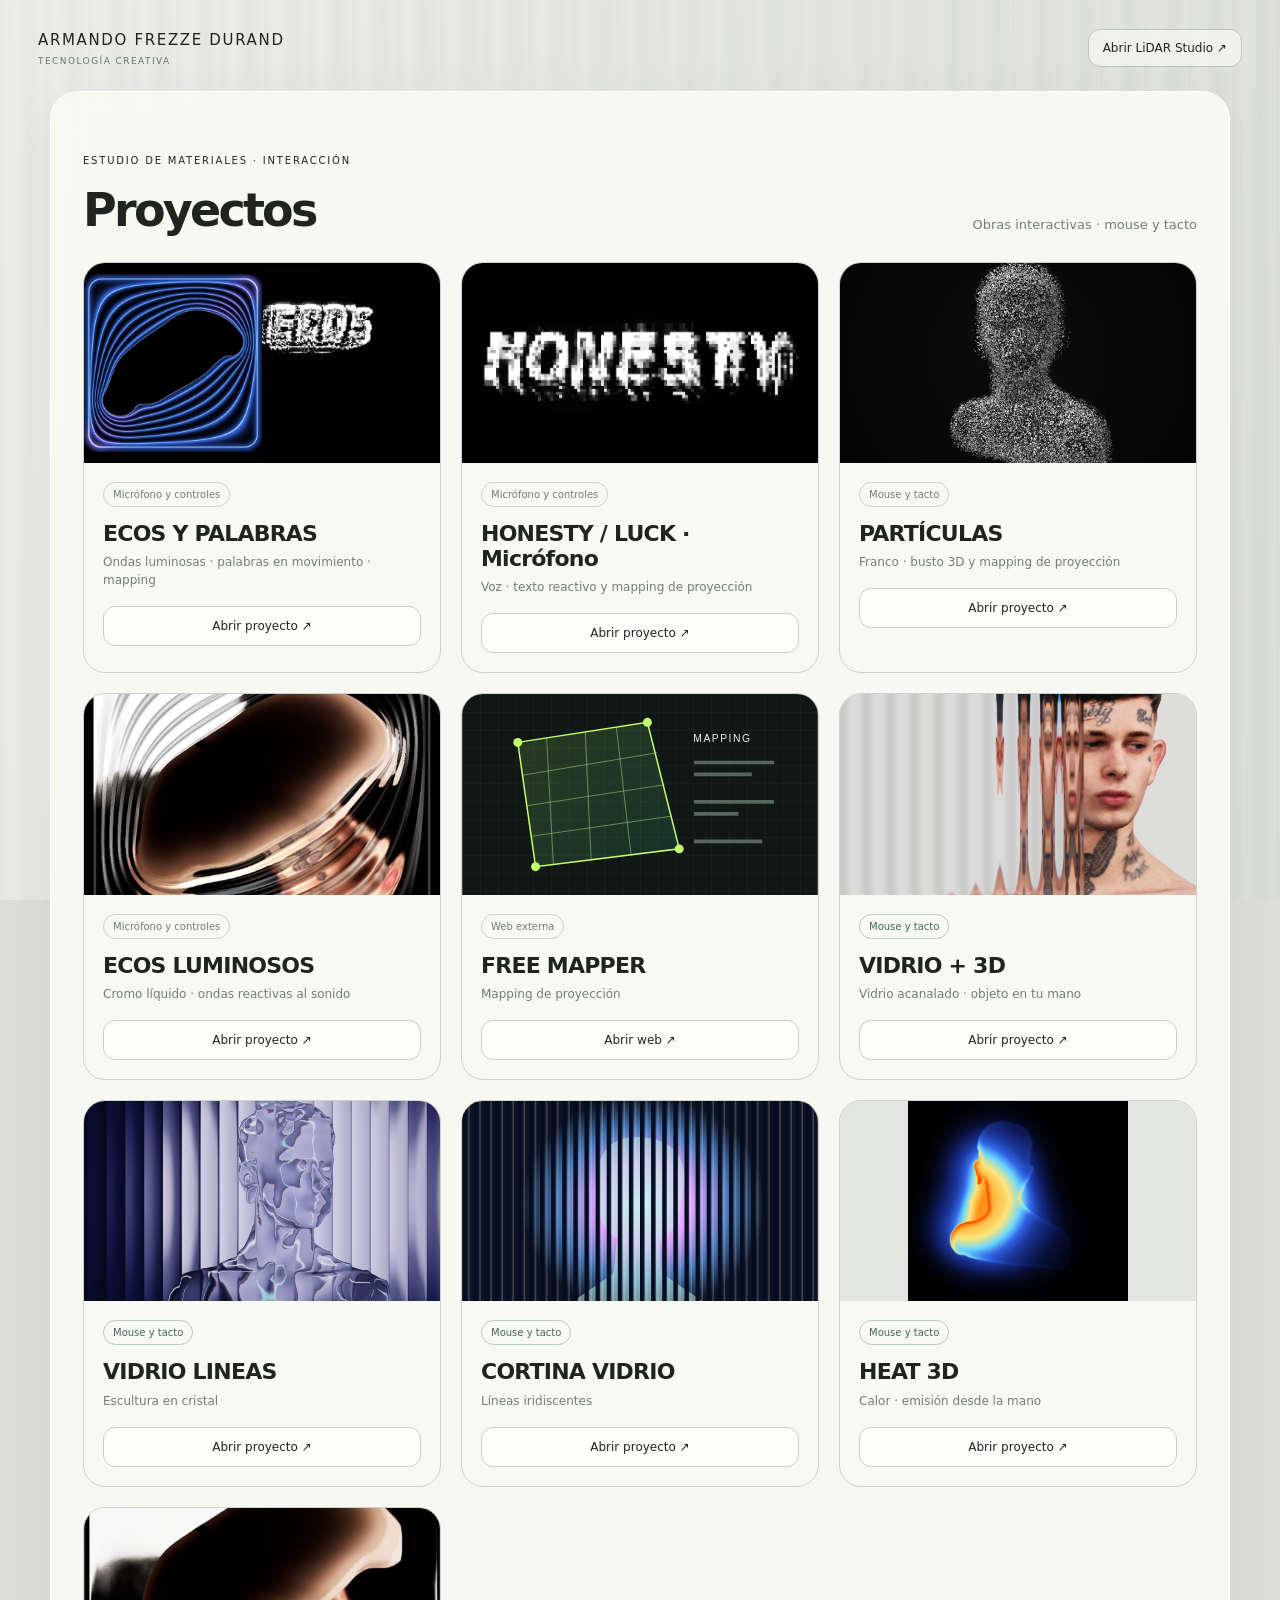
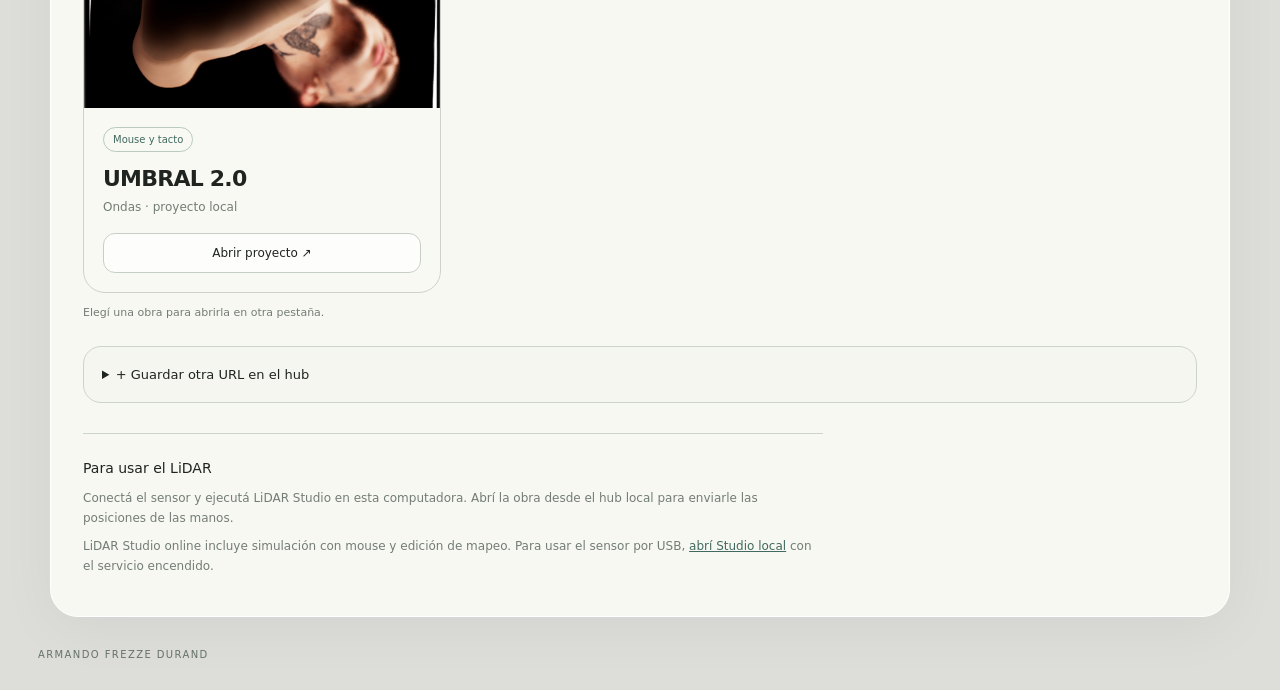
==== commit 425a3cfe: "Add Ecos y Palabras to the LiDAR hub" ====
--- a/index.html
+++ b/index.html
@@ -1 +1 @@
-<!doctype html><html lang="es"><head><meta charset="utf-8"><meta name="viewport" content="width=device-width,initial-scale=1"><meta name="theme-color" content="#ddddda"><title>ARMANDO FREZZE DURAND · Proyectos interactivos</title><link rel="stylesheet" href="project-hub.css?v=3"><link rel="stylesheet" href="online.css?v=2"></head><body><header class="online-header"><a class="online-brand" href="./">ARMANDO FREZZE DURAND <span>TECNOLOGÍA CREATIVA</span></a><a class="local-link" href="studio/">Abrir LiDAR Studio ↗</a></header><main id="projectLauncher"><section id="catalog" aria-label="Proyectos interactivos"></section><aside class="online-help"><strong>Para usar el LiDAR</strong><p>Conectá el sensor y ejecutá LiDAR Studio en esta computadora. Abrí la obra desde el hub local para enviarle las posiciones de las manos.</p><p>LiDAR Studio online incluye simulación con mouse y edición de mapeo. Para usar el sensor por USB, <a href="http://127.0.0.1:8767/">abrí Studio local</a> con el servicio encendido.</p></aside></main><footer class="online-footer">ARMANDO FREZZE DURAND</footer><script type="module" src="online.mjs?v=6"></script></body></html>
+<!doctype html><html lang="es"><head><meta charset="utf-8"><meta name="viewport" content="width=device-width,initial-scale=1"><meta name="theme-color" content="#ddddda"><title>ARMANDO FREZZE DURAND · Proyectos interactivos</title><link rel="stylesheet" href="project-hub.css?v=3"><link rel="stylesheet" href="online.css?v=2"></head><body><header class="online-header"><a class="online-brand" href="./">ARMANDO FREZZE DURAND <span>TECNOLOGÍA CREATIVA</span></a><a class="local-link" href="studio/">Abrir LiDAR Studio ↗</a></header><main id="projectLauncher"><section id="catalog" aria-label="Proyectos interactivos"></section><aside class="online-help"><strong>Para usar el LiDAR</strong><p>Conectá el sensor y ejecutá LiDAR Studio en esta computadora. Abrí la obra desde el hub local para enviarle las posiciones de las manos.</p><p>LiDAR Studio online incluye simulación con mouse y edición de mapeo. Para usar el sensor por USB, <a href="http://127.0.0.1:8767/">abrí Studio local</a> con el servicio encendido.</p></aside></main><footer class="online-footer">ARMANDO FREZZE DURAND</footer><script type="module" src="online.mjs?v=7"></script></body></html>
